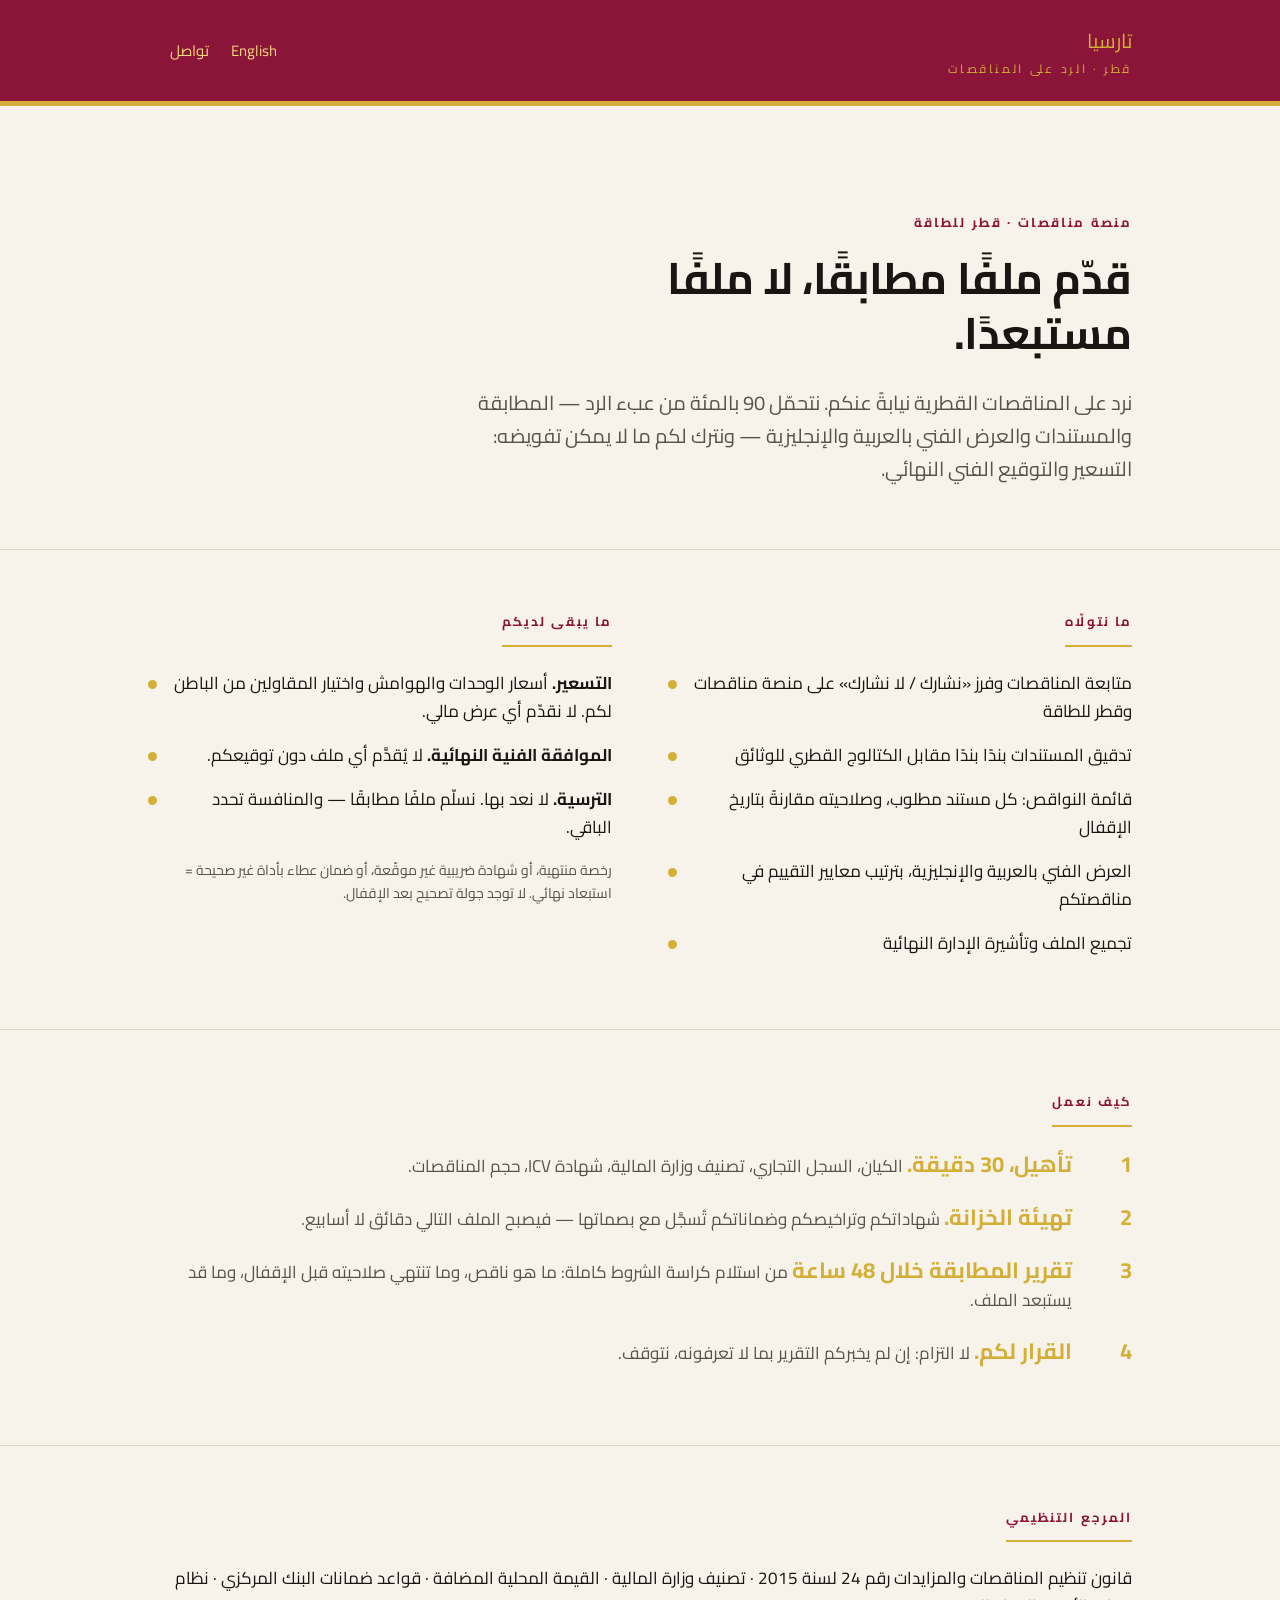
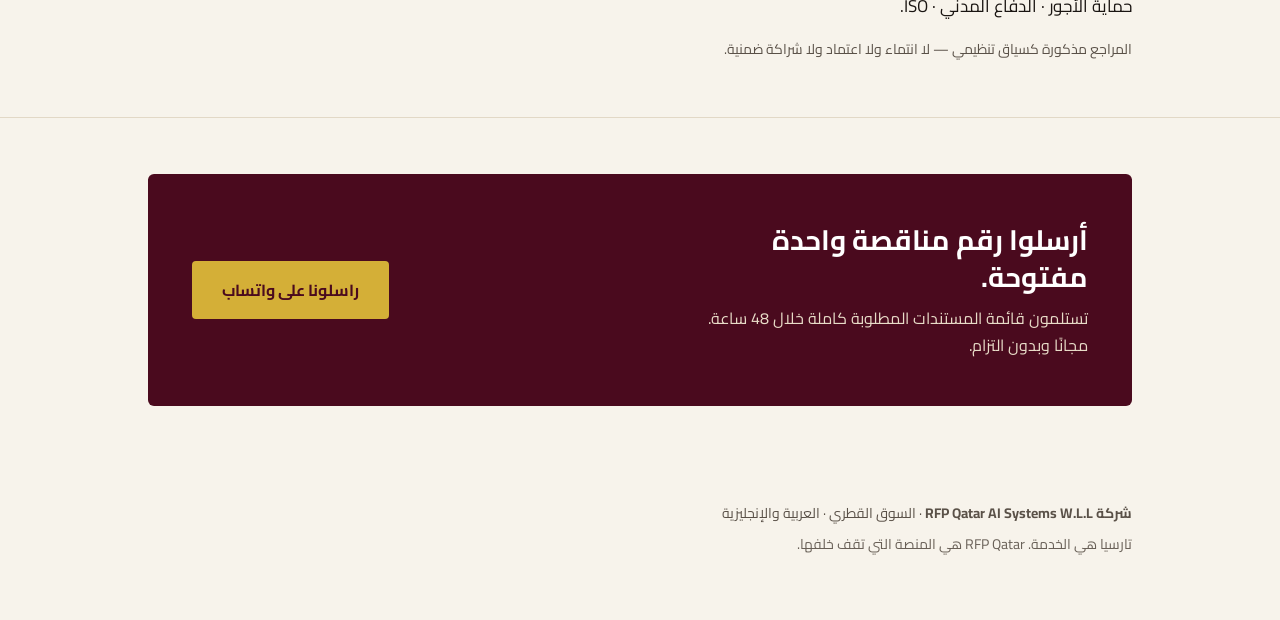
==== ar.html @ f21692ab "site public Tarsiya — EN/AR, GitHub Pages" ====
<!DOCTYPE html>
<html lang="ar" dir="rtl">
<head>
<meta charset="utf-8">
<meta name="viewport" content="width=device-width, initial-scale=1">
<title>تارسيا — تفويض الرد على المناقصات في قطر</title>
<meta name="description" content="نرد على المناقصات القطرية نيابةً عنكم — منصة مناقصات وقطر للطاقة. المطابقة والمستندات والعرض الفني بالعربية والإنجليزية. التسعير والتوقيع النهائي يبقيان لديكم.">
<link rel="canonical" href="https://thebestsystem.github.io/ar.html">
<link rel="alternate" hreflang="en" href="https://thebestsystem.github.io/">
<link rel="alternate" hreflang="ar" href="https://thebestsystem.github.io/ar.html">
<link rel="alternate" hreflang="x-default" href="https://thebestsystem.github.io/">
<meta property="og:type" content="website">
<meta property="og:locale" content="ar">
<meta property="og:locale:alternate" content="en">
<meta property="og:url" content="https://thebestsystem.github.io/ar.html">
<meta property="og:title" content="تارسيا — قدّم ملفًا مطابقًا، لا ملفًا مستبعدًا">
<meta property="og:description" content="تفويض الرد على المناقصات: منصة مناقصات وقطر للطاقة. 90 بالمئة من عبء الرد. التسعير يبقى لديكم.">
<meta property="og:image" content="https://thebestsystem.github.io/og-image.png">
<meta property="og:image:width" content="1200">
<meta property="og:image:height" content="630">
<meta name="twitter:card" content="summary_large_image">
<link rel="preconnect" href="https://fonts.googleapis.com">
<link rel="preconnect" href="https://fonts.gstatic.com" crossorigin>
<link href="https://fonts.googleapis.com/css2?family=Cairo:wght@400;700&display=swap" rel="stylesheet">
<link rel="stylesheet" href="style.css">
<link rel="icon" href="favicon.svg" type="image/svg+xml">
</head>
<body>
<header>
  <div class="wrap">
    <a class="brand" href="ar.html"><span style="font-size:20px;letter-spacing:0">تارسيا</span><span>قطر · الرد على المناقصات</span></a>
    <nav><a href="index.html" hreflang="en">English</a><a href="#contact">تواصل</a></nav>
  </div>
</header>

<div class="hero">
  <div class="wrap">
    <p class="kicker">منصة مناقصات · قطر للطاقة</p>
    <h1>قدّم ملفًا مطابقًا، لا ملفًا مستبعدًا.</h1>
    <p>نرد على المناقصات القطرية نيابةً عنكم. نتحمّل 90 بالمئة من عبء الرد — المطابقة والمستندات والعرض الفني بالعربية والإنجليزية — ونترك لكم ما لا يمكن تفويضه: التسعير والتوقيع الفني النهائي.</p>
  </div>
</div>

<section>
  <div class="wrap grid">
    <div>
      <h2>ما نتولّاه</h2>
      <ul class="plain">
        <li>متابعة المناقصات وفرز «نشارك / لا نشارك» على منصة مناقصات وقطر للطاقة</li>
        <li>تدقيق المستندات بندًا بندًا مقابل الكتالوج القطري للوثائق</li>
        <li>قائمة النواقص: كل مستند مطلوب، وصلاحيته مقارنةً بتاريخ الإقفال</li>
        <li>العرض الفني بالعربية والإنجليزية، بترتيب معايير التقييم في مناقصتكم</li>
        <li>تجميع الملف وتأشيرة الإدارة النهائية</li>
      </ul>
    </div>
    <div>
      <h2>ما يبقى لديكم</h2>
      <ul class="plain">
        <li><b>التسعير.</b> أسعار الوحدات والهوامش واختيار المقاولين من الباطن لكم. لا نقدّم أي عرض مالي.</li>
        <li><b>الموافقة الفنية النهائية.</b> لا يُقدَّم أي ملف دون توقيعكم.</li>
        <li><b>الترسية.</b> لا نعد بها. نسلّم ملفًا مطابقًا — والمنافسة تحدد الباقي.</li>
      </ul>
      <p class="note">رخصة منتهية، أو شهادة ضريبية غير موقّعة، أو ضمان عطاء بأداة غير صحيحة = استبعاد نهائي. لا توجد جولة تصحيح بعد الإقفال.</p>
    </div>
  </div>
</section>

<section>
  <div class="wrap">
    <h2>كيف نعمل</h2>
    <div class="step"><b>1</b><p><b>تأهيل، 30 دقيقة.</b> الكيان، السجل التجاري، تصنيف وزارة المالية، شهادة ICV، حجم المناقصات.</p></div>
    <div class="step"><b>2</b><p><b>تهيئة الخزانة.</b> شهاداتكم وتراخيصكم وضماناتكم تُسجَّل مع بصماتها — فيصبح الملف التالي دقائق لا أسابيع.</p></div>
    <div class="step"><b>3</b><p><b>تقرير المطابقة خلال 48 ساعة</b> من استلام كراسة الشروط كاملة: ما هو ناقص، وما تنتهي صلاحيته قبل الإقفال، وما قد يستبعد الملف.</p></div>
    <div class="step"><b>4</b><p><b>القرار لكم.</b> لا التزام: إن لم يخبركم التقرير بما لا تعرفونه، نتوقف.</p></div>
  </div>
</section>

<section>
  <div class="wrap">
    <h2>المرجع التنظيمي</h2>
    <p>قانون تنظيم المناقصات والمزايدات رقم 24 لسنة 2015 · تصنيف وزارة المالية · القيمة المحلية المضافة · قواعد ضمانات البنك المركزي · نظام حماية الأجور · الدفاع المدني · ISO.</p>
    <p class="note">المراجع مذكورة كسياق تنظيمي — لا انتماء ولا اعتماد ولا شراكة ضمنية.</p>
  </div>
</section>

<div class="wrap">
  <div class="cta" id="contact">
    <div>
      <h3>أرسلوا رقم مناقصة واحدة مفتوحة.</h3>
      <p>تستلمون قائمة المستندات المطلوبة كاملة خلال 48 ساعة. مجانًا وبدون التزام.</p>
    </div>
    <a class="btn" href="https://wa.me/21629584555" rel="noopener">راسلونا على واتساب</a>
  </div>
</div>

<footer>
  <div class="wrap">
    <p><b>شركة RFP Qatar AI Systems W.L.L</b> · السوق القطري · العربية والإنجليزية</p>
    <p class="fade">تارسيا هي الخدمة. RFP Qatar هي المنصة التي تقف خلفها.</p>
  </div>
</footer>
</body>
</html>
---- style.css ----
:root{--marsala:#8A1538;--deep:#4A0A1E;--gold:#D4AF37;--cream:#F7F3EB;--ink:#1A1512;--grey:#5A5148;--line:#E2D8C6}
*{margin:0;padding:0;box-sizing:border-box}
html{-webkit-text-size-adjust:100%}
body{font-family:Cairo,Inter,system-ui,-apple-system,"Segoe UI",sans-serif;background:var(--cream);color:var(--ink);line-height:1.65;font-size:17px}
.wrap{max-width:1040px;margin:0 auto;padding:0 28px}
a{color:var(--marsala)}
header{background:var(--marsala);color:#fff;border-bottom:5px solid var(--gold)}
header .wrap{display:flex;align-items:center;justify-content:space-between;padding-top:22px;padding-bottom:22px;gap:16px;flex-wrap:wrap}
.brand{font-size:26px;font-weight:700;letter-spacing:.14em;text-decoration:none;color:#fff}
.brand span{display:block;font-size:12px;letter-spacing:.22em;font-weight:400;color:var(--gold);margin-top:2px}
nav a{color:#F5D77F;text-decoration:none;font-size:15px;margin-left:22px;border-bottom:1px solid transparent}
nav a:hover{border-bottom-color:var(--gold)}
.hero{padding:80px 0 64px;border-bottom:1px solid var(--line)}
.hero .kicker{font-size:13px;letter-spacing:.18em;text-transform:uppercase;color:var(--marsala);font-weight:700;margin-bottom:18px}
h1{font-size:44px;line-height:1.24;font-weight:700;max-width:22ch;letter-spacing:-.01em}
.hero p{margin-top:26px;font-size:20px;color:var(--grey);max-width:62ch}
h2{font-size:13px;letter-spacing:.16em;text-transform:uppercase;color:var(--marsala);font-weight:700;margin-bottom:22px;padding-bottom:12px;border-bottom:2px solid var(--gold);display:inline-block}
section{padding:56px 0;border-bottom:1px solid var(--line)}
.grid{display:grid;grid-template-columns:1fr 1fr;gap:56px}
ul.plain{list-style:none}
ul.plain li{position:relative;padding:0 0 0 26px;margin-bottom:16px;color:var(--ink)}
ul.plain li:before{content:"";position:absolute;left:0;top:11px;width:9px;height:9px;background:var(--gold);border-radius:50%}
.step{display:grid;grid-template-columns:44px 1fr;gap:16px;margin-bottom:22px}
.step b{color:var(--gold);font-size:22px;font-weight:700;line-height:1.4}
.step p{color:var(--grey);margin:0}
.note{font-size:14px;color:var(--grey);margin-top:18px}
.cta{background:var(--deep);color:#fff;border-radius:6px;padding:48px 44px;display:flex;align-items:center;justify-content:space-between;gap:32px;flex-wrap:wrap;margin:56px 0}
.cta h3{font-size:28px;font-weight:700;max-width:24ch;line-height:1.3}
.cta p{color:#E8DCC8;margin-top:10px;font-size:16px;max-width:44ch}
.btn{background:var(--gold);color:var(--deep);padding:16px 30px;border-radius:4px;text-decoration:none;font-weight:700;font-size:16px;white-space:nowrap;display:inline-block}
.btn:hover{background:#E5C255}
footer{padding:40px 0 56px;font-size:14px;color:var(--grey)}
footer p{margin-bottom:8px}
.fade{opacity:.9}
@media(max-width:760px){
 h1{font-size:32px}.hero{padding:52px 0 44px}.grid{grid-template-columns:1fr;gap:36px}
 .cta{padding:34px 26px}h2{display:block}nav a{margin:0 18px 0 0}
}
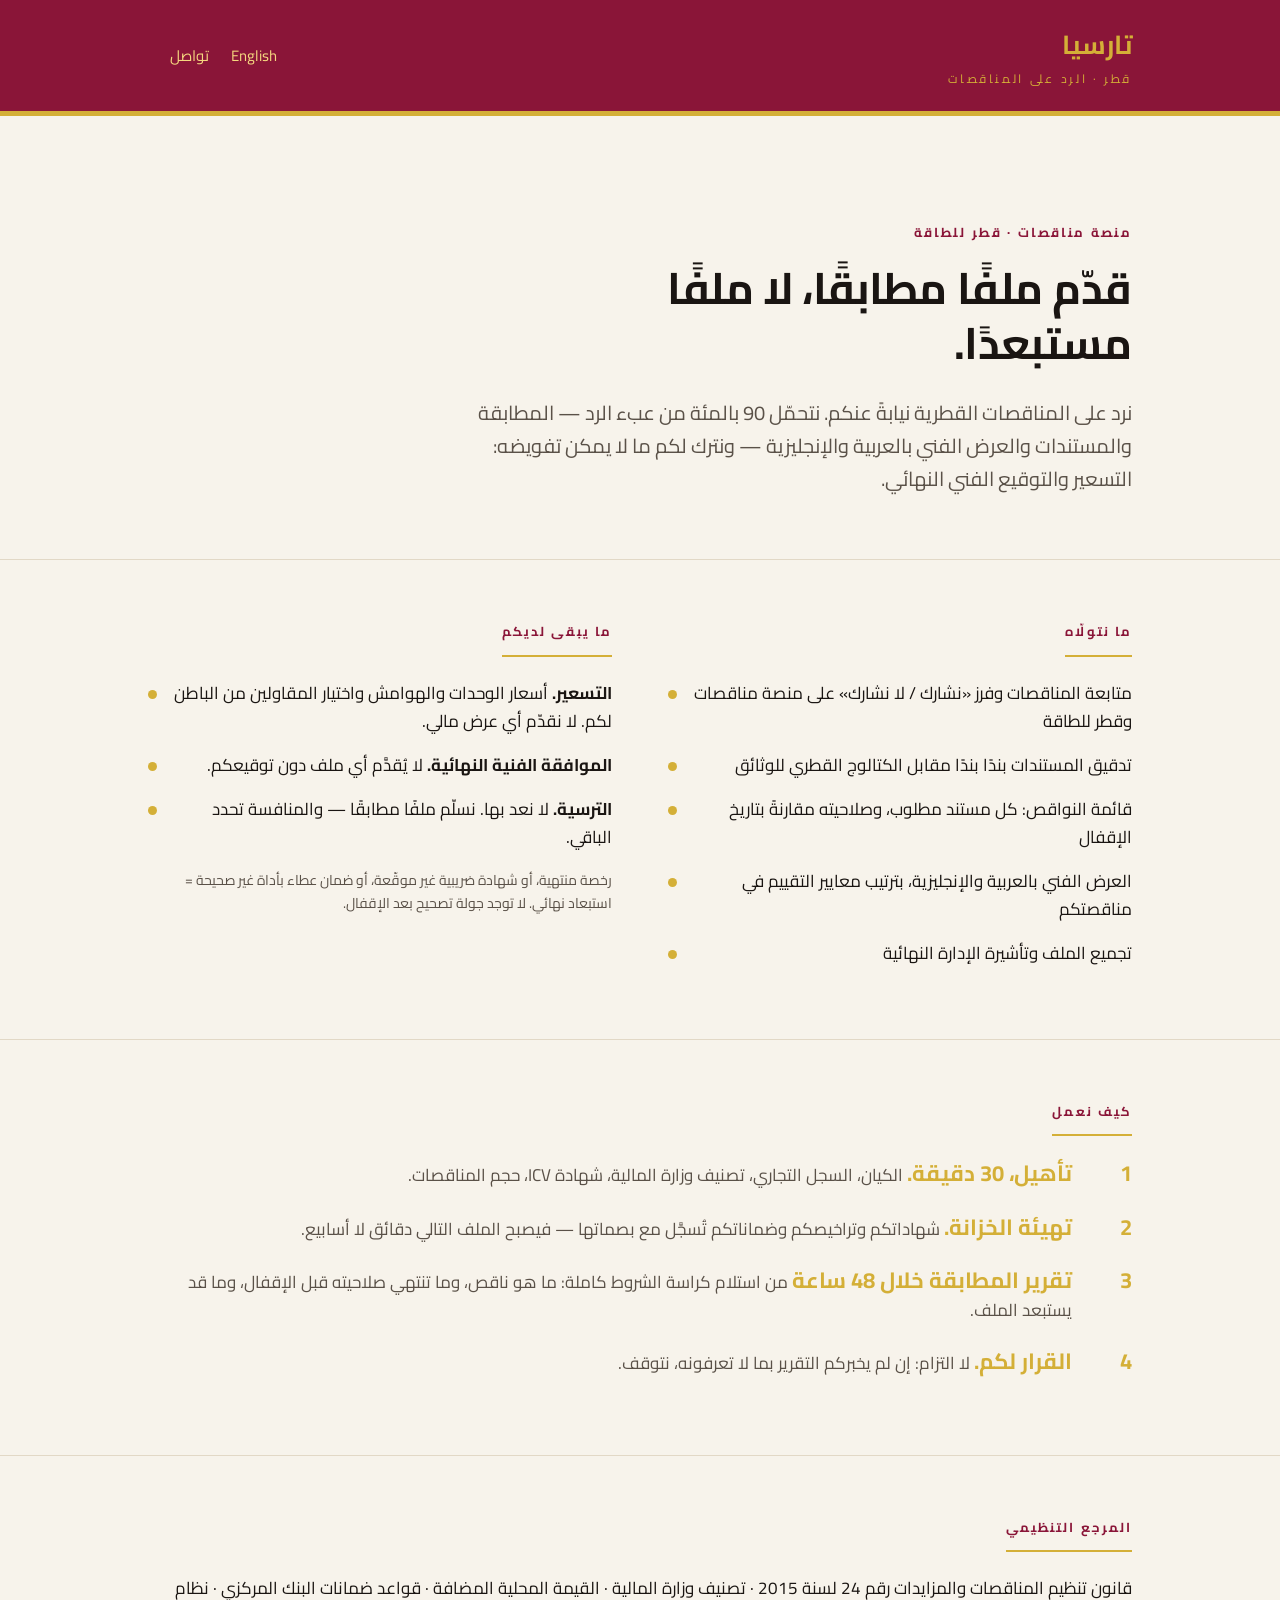
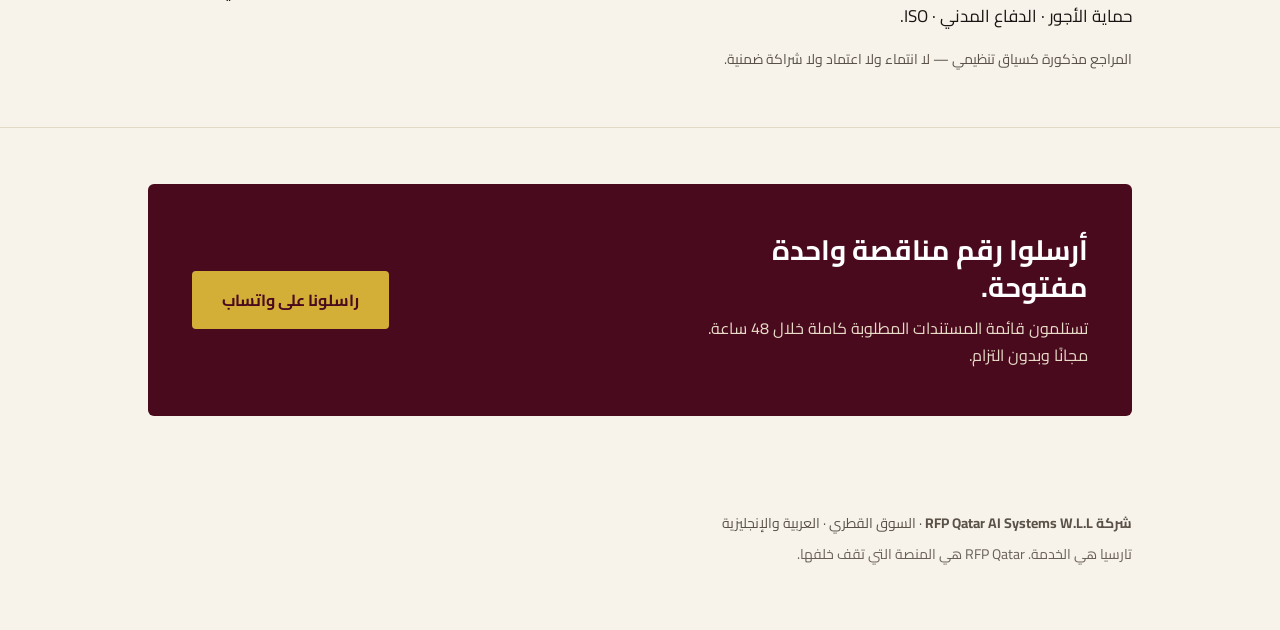
==== commit 235bea2d: "fix(ar): taille du nom de marque dans l'en-tete" ====
--- a/ar.html
+++ b/ar.html
@@ -28,7 +28,7 @@
 <body>
 <header>
   <div class="wrap">
-    <a class="brand" href="ar.html"><span style="font-size:20px;letter-spacing:0">تارسيا</span><span>قطر · الرد على المناقصات</span></a>
+    <a class="brand" href="ar.html"><span style="font-size:26px;letter-spacing:0;font-weight:700">تارسيا</span><span>قطر · الرد على المناقصات</span></a>
     <nav><a href="index.html" hreflang="en">English</a><a href="#contact">تواصل</a></nav>
   </div>
 </header>
